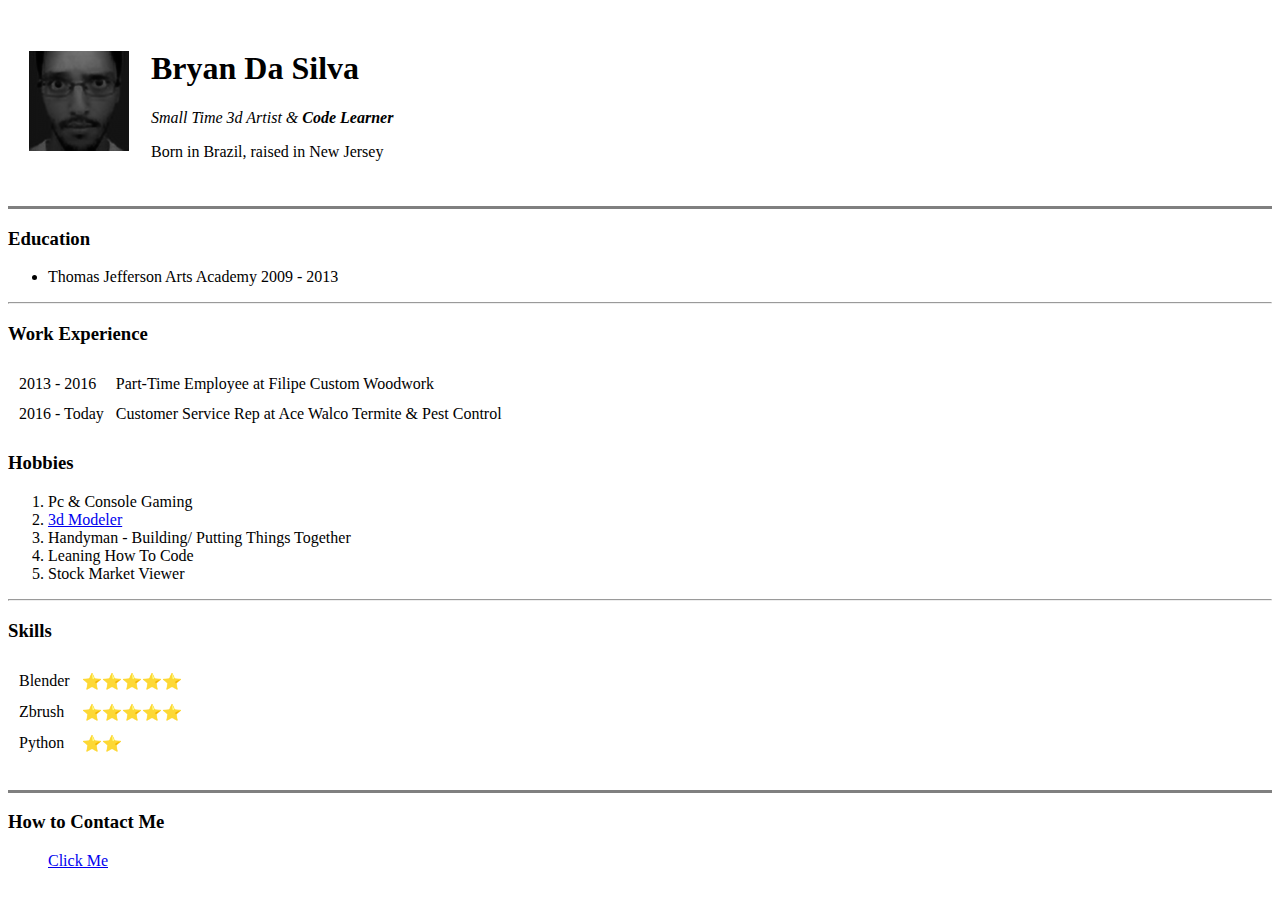
==== index.html @ 4efcd5e1 "Add files via upload" ====
<!DOCTYPE html>
<html lang="en">

    <head>
        <meta charset="UTF-8">
        <title>Bryan's Personal Site</title>
    </head>

    <body>
        <table cellspacing="20">
            <tr>
                <td><img src="myself.png" alt="bryan profile picture"></td>
                <td><h1>Bryan Da Silva</h1>
                <p><em>Small Time 3d Artist & <strong>Code Learner</strong></em></p>
                <p>Born in Brazil, raised in New Jersey</p></td>
            </tr>
        </table>
        <hr size="3" noshade="">
        <h3>Education</h3>
        <ul>
            <li>Thomas Jefferson Arts Academy 2009 - 2013</li>
        </ul>
        <hr>
        <h3>Work Experience</h3>
        <table cellspacing="10">
            <tr>
                <td>2013 - 2016</td>
                <td>Part-Time Employee at Filipe Custom Woodwork</td>
            </tr>
            <tr>
                <td>2016 - Today</td>
                <td>Customer Service Rep at Ace Walco Termite & Pest Control</td>
            </tr>
        </table>
        <h3>Hobbies</h3>
        <ol>
            <li>Pc & Console Gaming</li>
            <li><a href="https://www.artstation.com/bryandsilva">3d Modeler</a></li>
            <li>Handyman - Building/ Putting Things Together</li>
            <li>Leaning How To Code</li>
            <li>Stock Market Viewer</li>
        </ol>
        <hr>
        <h3>Skills</h3>
        <table cellspacing="10">
            <tr>
                <td>Blender</td>
                <td>⭐⭐⭐⭐⭐</td>
            </tr>
            <tr>
                <td>Zbrush</td>
                <td>⭐⭐⭐⭐⭐</td>
            </tr>
            <tr>
                <td>Python</td>
                <td>⭐⭐</td>
            </tr>
        </table>
        <br>
        <hr size="3" noshade="">
        <h3>How to Contact Me</h3>
        <ul><a href="contact.html">Click Me</a></ul>
    </body>

</html>
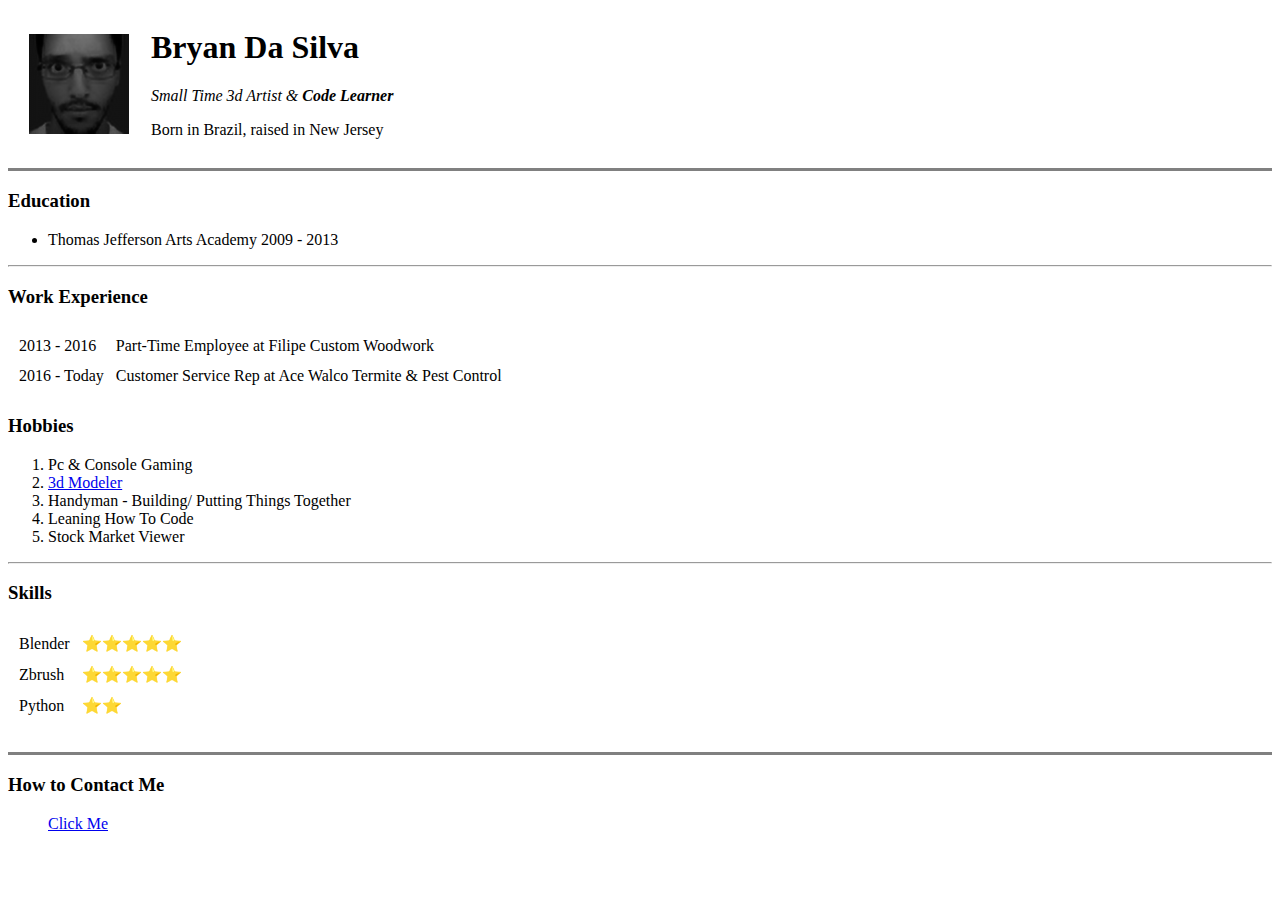
==== commit a533c59e: "Update index.html" ====
--- a/index.html
+++ b/index.html
@@ -1,4 +1,3 @@
-<!DOCTYPE html>
 <html lang="en">
 
     <head>
@@ -62,4 +61,4 @@
         <ul><a href="contact.html">Click Me</a></ul>
     </body>
 
-</html>+</html>
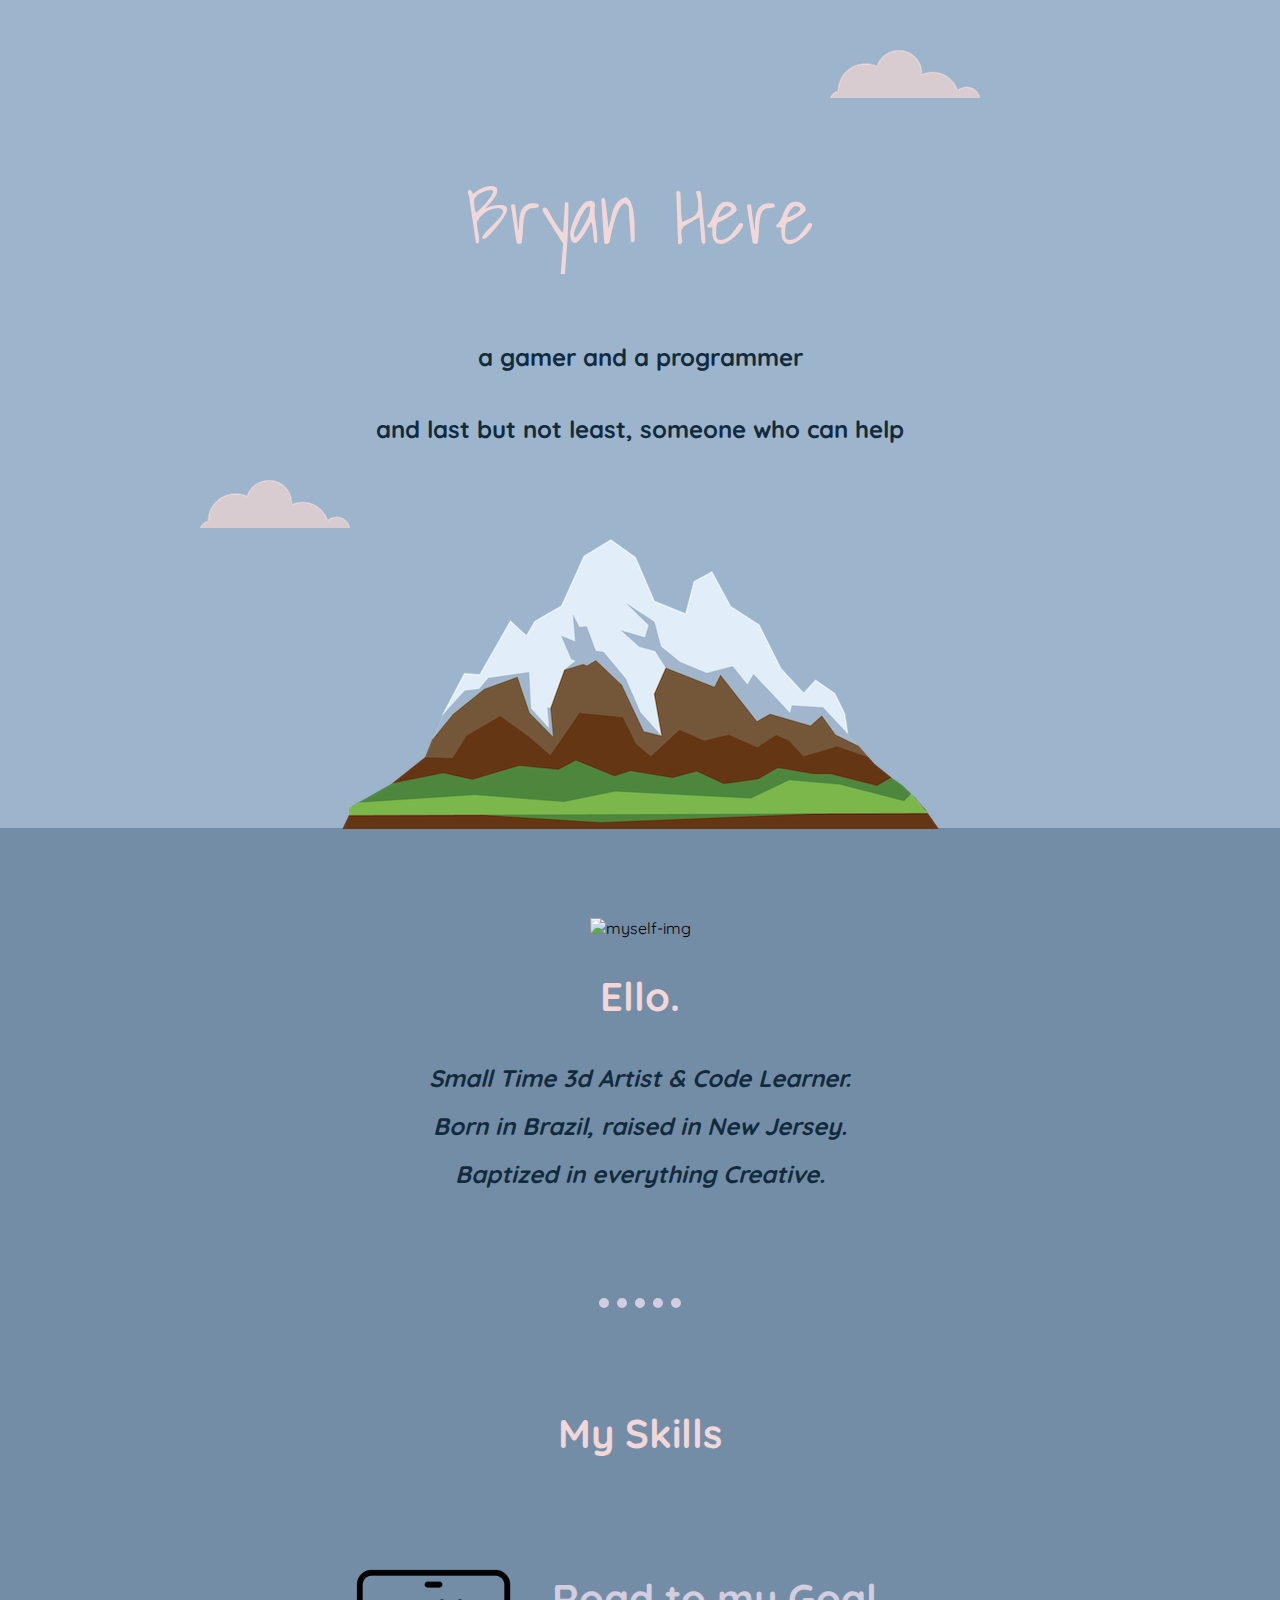
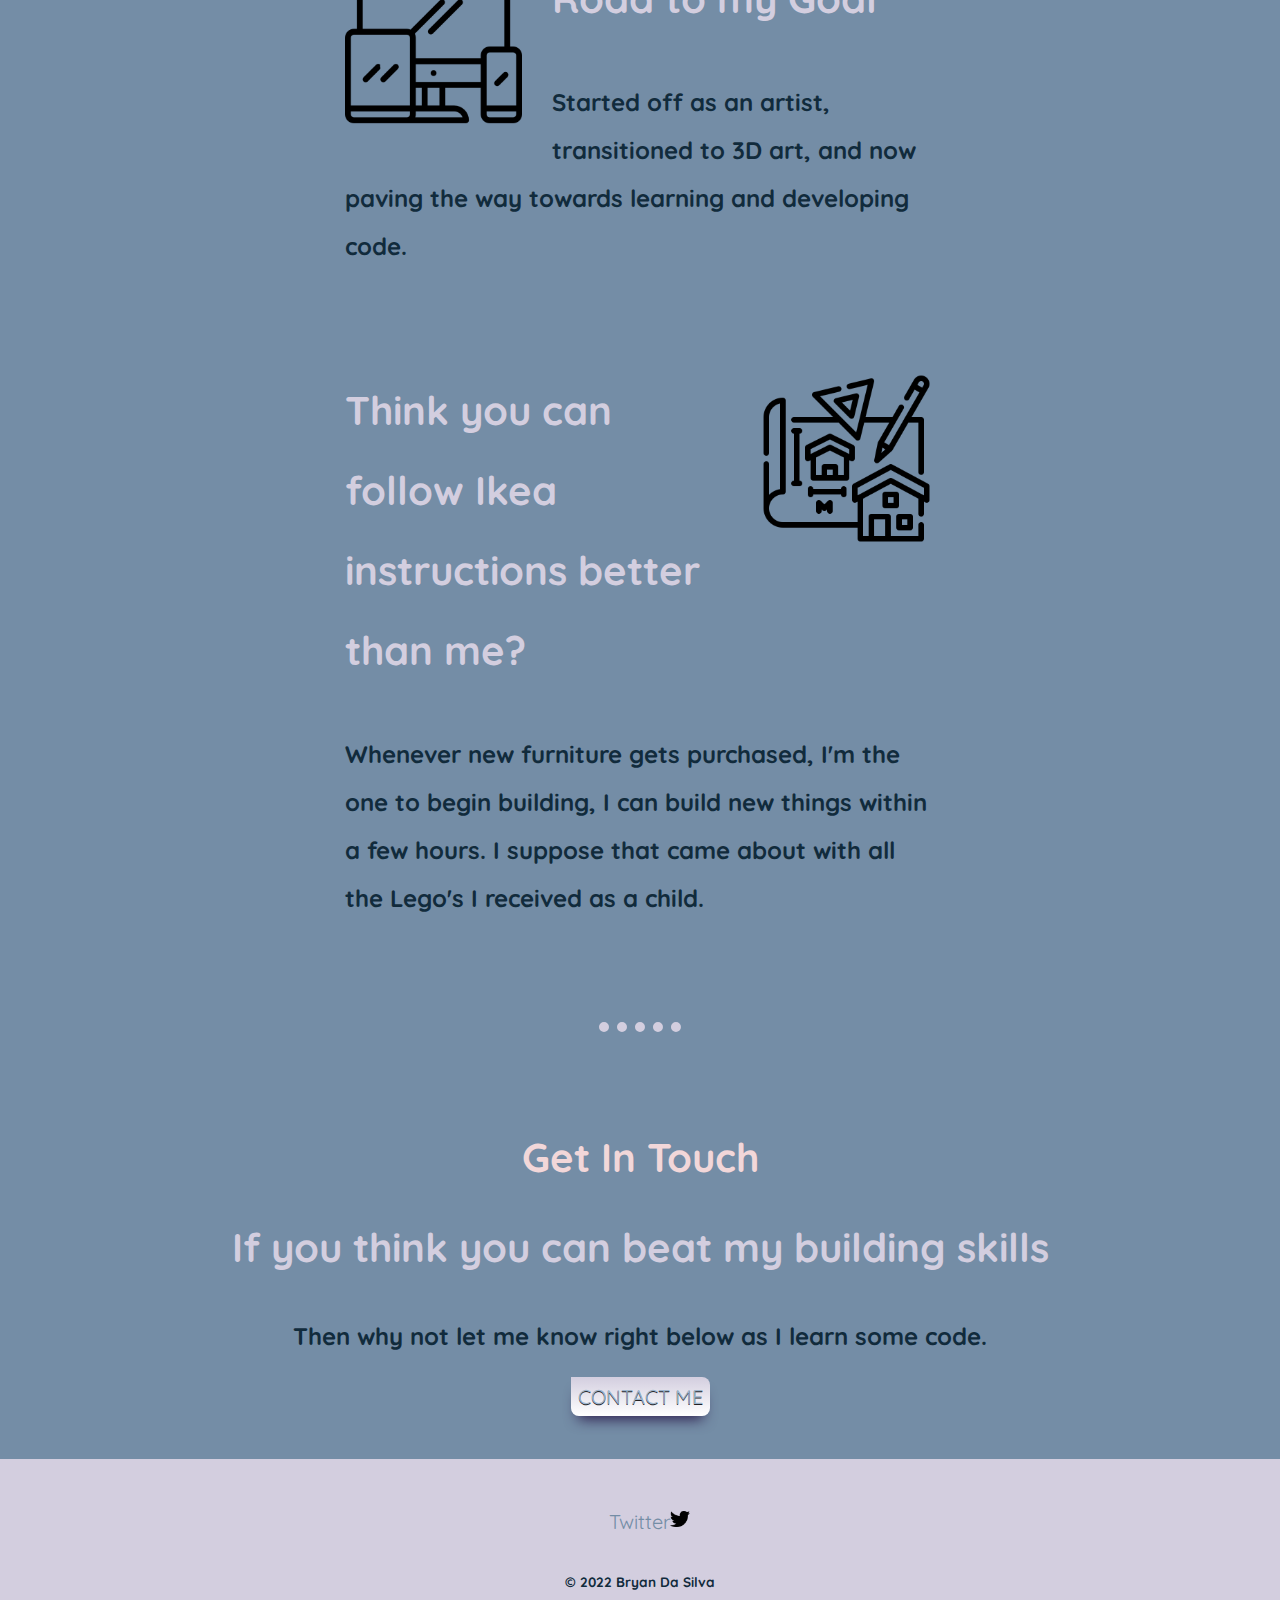
==== commit 34adebbb: "Updated Files" ====
--- a/index.html
+++ b/index.html
@@ -1,64 +1,60 @@
+<!DOCTYPE html>
 <html lang="en">
 
     <head>
         <meta charset="UTF-8">
-        <title>Bryan's Personal Site</title>
+        <title>Bryan Da Silva</title>
+        <link rel="stylesheet" href="css/styles.css">
+        <link rel="icon" href="favicon.ico">
+        <link rel="preconnect" href="https://fonts.googleapis.com">
+        <link rel="preconnect" href="https://fonts.gstatic.com" crossorigin>
+        <link href="https://fonts.googleapis.com/css2?family=Alumni+Sans+Pinstripe&family=Quicksand:wght@300&family=Shadows+Into+Light&display=swap" rel="stylesheet">
     </head>
 
     <body>
-        <table cellspacing="20">
-            <tr>
-                <td><img src="myself.png" alt="bryan profile picture"></td>
-                <td><h1>Bryan Da Silva</h1>
-                <p><em>Small Time 3d Artist & <strong>Code Learner</strong></em></p>
-                <p>Born in Brazil, raised in New Jersey</p></td>
-            </tr>
-        </table>
-        <hr size="3" noshade="">
-        <h3>Education</h3>
-        <ul>
-            <li>Thomas Jefferson Arts Academy 2009 - 2013</li>
-        </ul>
-        <hr>
-        <h3>Work Experience</h3>
-        <table cellspacing="10">
-            <tr>
-                <td>2013 - 2016</td>
-                <td>Part-Time Employee at Filipe Custom Woodwork</td>
-            </tr>
-            <tr>
-                <td>2016 - Today</td>
-                <td>Customer Service Rep at Ace Walco Termite & Pest Control</td>
-            </tr>
-        </table>
-        <h3>Hobbies</h3>
-        <ol>
-            <li>Pc & Console Gaming</li>
-            <li><a href="https://www.artstation.com/bryandsilva">3d Modeler</a></li>
-            <li>Handyman - Building/ Putting Things Together</li>
-            <li>Leaning How To Code</li>
-            <li>Stock Market Viewer</li>
-        </ol>
-        <hr>
-        <h3>Skills</h3>
-        <table cellspacing="10">
-            <tr>
-                <td>Blender</td>
-                <td>⭐⭐⭐⭐⭐</td>
-            </tr>
-            <tr>
-                <td>Zbrush</td>
-                <td>⭐⭐⭐⭐⭐</td>
-            </tr>
-            <tr>
-                <td>Python</td>
-                <td>⭐⭐</td>
-            </tr>
-        </table>
-        <br>
-        <hr size="3" noshade="">
-        <h3>How to Contact Me</h3>
-        <ul><a href="contact.html">Click Me</a></ul>
+        <div class="top-container">
+            <img class="top-cloud" src="images/cloud.png" alt="cloud-img">
+            <h1>Bryan Here</h1>
+            <p>a gamer and a programmer</p>
+            <p>and last but not least, someone who can help</p>
+            <img class="bottom-cloud" src="images/cloud.png" alt="cloud-img">
+            <img class="mountain" src="images/mountain.png" alt="mountain-img">
+        </div>
+
+        <div class="middle-container">
+          <div class="profile">
+            <img src="/HTML - Personal Site/myself.png" alt="myself-img">
+            <h2>Ello.</h2>
+            <p><em>Small Time 3d Artist & <strong>Code Learner. </strong>Born in Brazil, raised in New Jersey. Baptized in everything Creative.</em></p>
+          </div>
+          <hr>
+          <div class="skills">
+            <h2>My Skills</h2>
+            <div class="skill-row">
+              <img class="computer" src="images/responsive.png" alt="computer-img">
+              <h3>Road to my Goal</h3>
+              <p>Started off as an artist, transitioned to 3D art, and now paving the way towards learning and developing code.</p>
+            </div>
+            <div class="skill-row">
+              <img class="blueprint" src="images/architecture.png" alt="architecture-png">
+              <h3>Think you can follow Ikea instructions better than me?</h3>
+              <p>Whenever new furniture gets purchased, I'm the one to begin building, I can build new things within a few hours. I suppose that came about with all the Lego's I received as a child.</p>
+            </div>
+          </div>
+          <hr>
+          <div class="contact-me">
+            <h2>Get In Touch</h2>
+            <h3>If you think you can beat my building skills</h3>
+            <p>Then why not let me know right below as I learn some code.</p>
+            <a class="btn" href="mailto:bryanteixeira@me.com">CONTACT ME</a>
+          </div>
+        </div>
+
+        <div class="bottom-container">
+            <a class="footer-link" href="https://twitter.com/bryandsilva">Twitter</a>
+            <img class="twitter-icon" src="images/twitter.png" alt="twitter-img">
+            <p class="copyright">© 2022 Bryan Da Silva</p>
+        </div>
     </body>
 
-</html>
+</html>--- a/css/styles.css
+++ b/css/styles.css
@@ -0,0 +1,156 @@
+body {
+margin: 0;
+text-align: center;
+font-family: 'Quicksand', sans-serif;
+}
+
+.top-cloud {
+position: absolute;
+top: 50px;
+right: 300px;
+}
+
+.bottom-cloud {
+position: absolute;
+left: 200px;
+bottom: 300px;
+}
+
+.top-container {
+background: #9CB4CC;
+position: relative;
+padding-top: 100px;
+/* padding: 20px; */
+}
+
+.mountain{
+margin: -5px;
+}
+
+.profile {
+width: 40%;
+margin: 40px auto 60px;
+}
+
+h1 {
+margin-top: 50px;
+font-size: 500%;
+font-family: 'Shadows Into Light', cursive;
+color: #F2D7D9;
+font-weight: normal;
+}
+
+hr {
+border-style: none;
+border-top-style: dotted;
+border-color: #D3CEDF;
+border-width: 10px;
+width: 7%;
+margin: 100px auto;
+}
+
+.middle-container {
+background: #748DA6;
+padding: 50px;
+/* margin: 100px 0; */
+/* height: 200px;
+width: 200px;
+inline-size: 100%;*/
+}
+
+h2 {
+color: #F2D7D9;
+font-size: 2.5rem;
+}
+
+h3 {
+color: #D3CEDF;
+font-size: 2.5rem;
+}
+
+.bottom-container {
+background: #D3CEDF;
+padding: 50px 0 20px;
+/*height: 200px;
+width: 200px;
+padding: 20px;
+inline-size: 100%;*/
+}
+
+p {
+font-size: 1.5rem;
+font-weight: bold;
+color: #112B3C;
+line-height: 2;
+}
+
+.computer {
+color: #112B3C;
+width: 30%;
+float: left;
+margin-right: 30px;
+}
+
+.blueprint {
+color: #112B3C;
+width: 30%;
+float: right;
+margin-left: 30px;
+}
+
+.skill-row {
+margin: 100px auto 100px auto;
+width: 50%;
+text-align: left;
+line-height: 2;
+}
+
+a {
+color: #748DA6;
+font-size: 20px;
+font-family: 'Quicksand', sans-serif;
+margin: 10px 20px;
+text-decoration: none;
+}
+
+a:hover {
+color: #9CB4CC;
+}
+
+.copyright {
+font-size: .85rem;
+padding: 20px 0;
+}
+
+.btn {
+padding: 7px;
+font-size:20px;
+font-family: 'Quicksand', sans-serif;
+width:140px;
+height:50px;
+border-width:1px;
+color:rgba(156, 180, 204, 1);
+border-color:rgba(211, 206, 223, 1);
+border-top-right-radius:8px;
+border-bottom-left-radius:8px;
+border-bottom-right-radius:8px;
+box-shadow: 0px 10px 14px -7px rgba(45, 29, 77, 1);
+text-shadow: 0px 1px 0px rgba(35, 34, 37, 1);
+background:linear-gradient(rgba(211, 206, 223, 1), rgba(255, 255, 255, 1));
+}
+
+.btn:hover {
+background: linear-gradient(rgba(255, 255, 255, 1), rgba(211, 206, 223, 1));
+}
+
+.twitter-icon{
+position: absolute;
+right: 590px;
+height: 20px;
+width: 20px;
+}
+
+/* Attributes
+<a href="https://www.flaticon.com/free-icons/gamepad" title="gamepad icons">Gamepad icons created by Smashicons - Flaticon</a>
+<a href="https://www.flaticon.com/free-icons/architecture" title="architecture icons">Architecture icons created by wanicon - Flaticon</a>
+<a href="https://www.flaticon.com/free-icons/tablet" title="tablet icons">Tablet icons created by smalllikeart - Flaticon</a>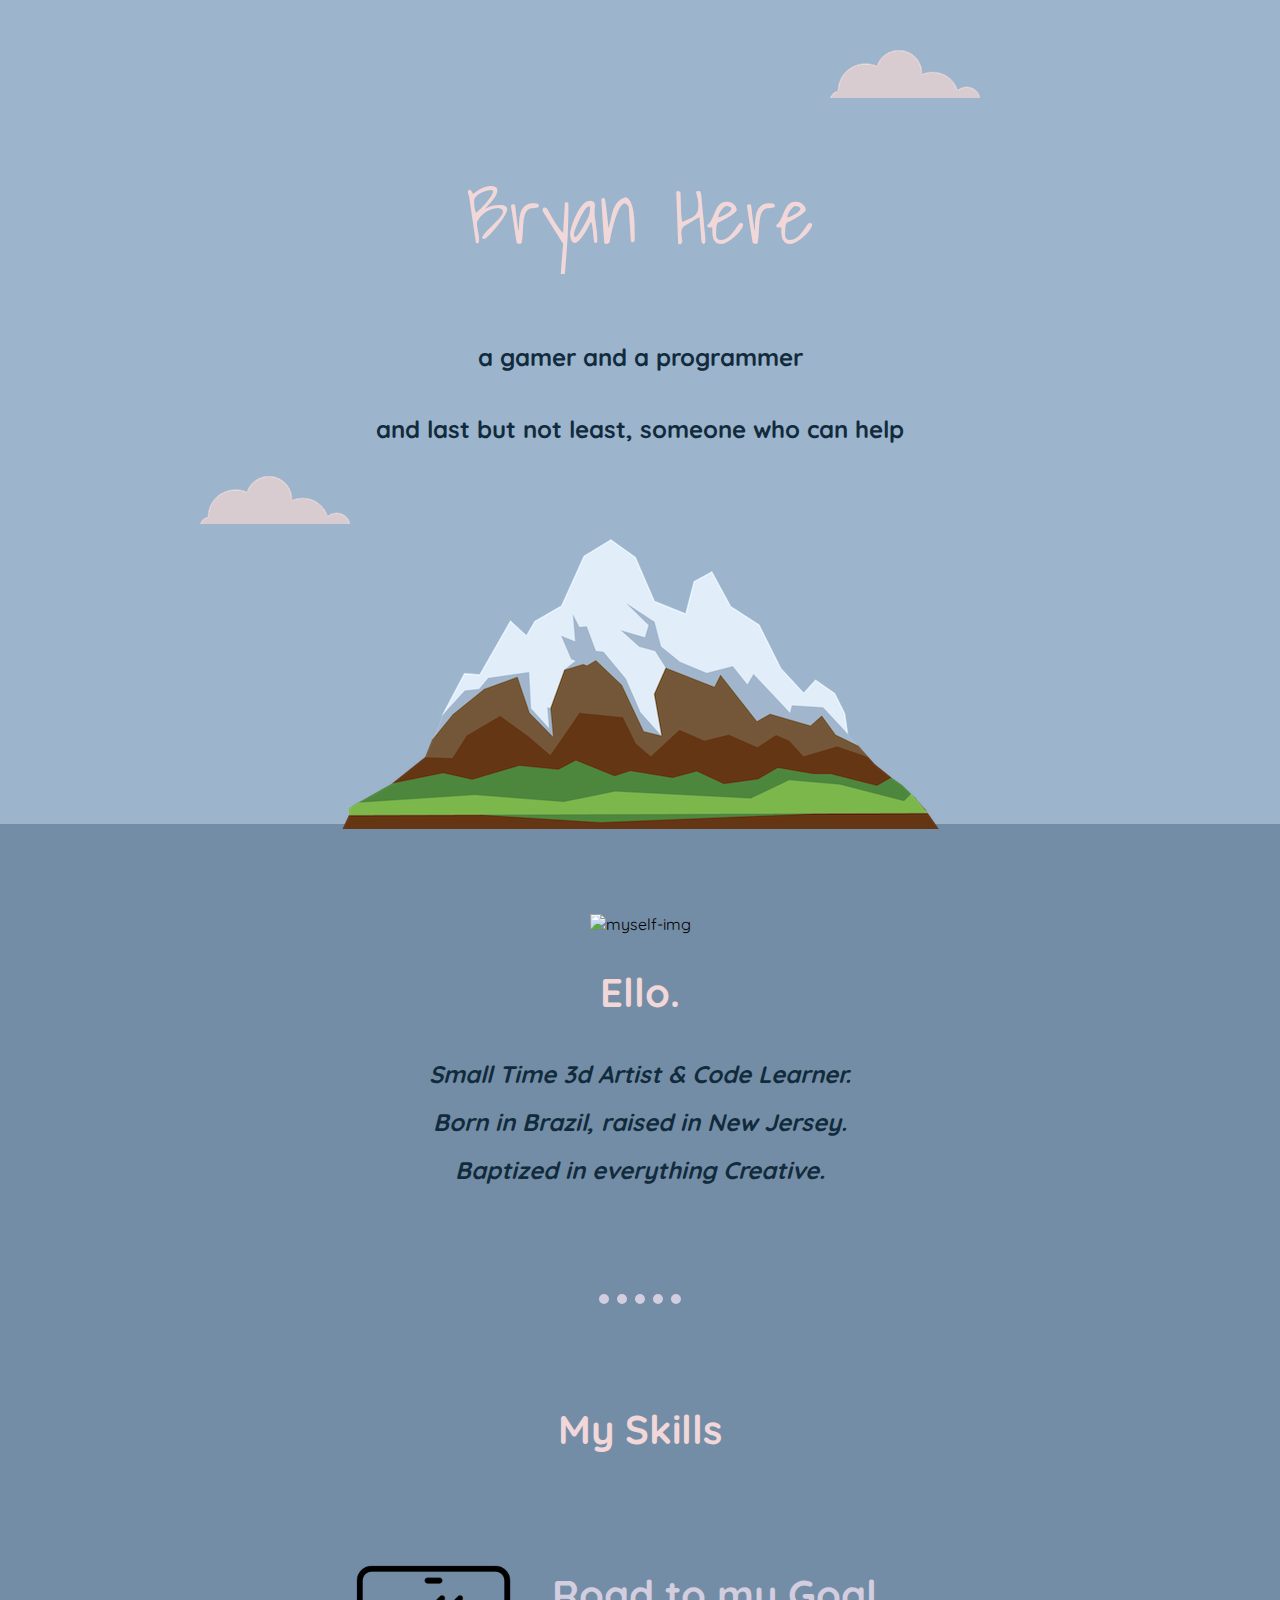
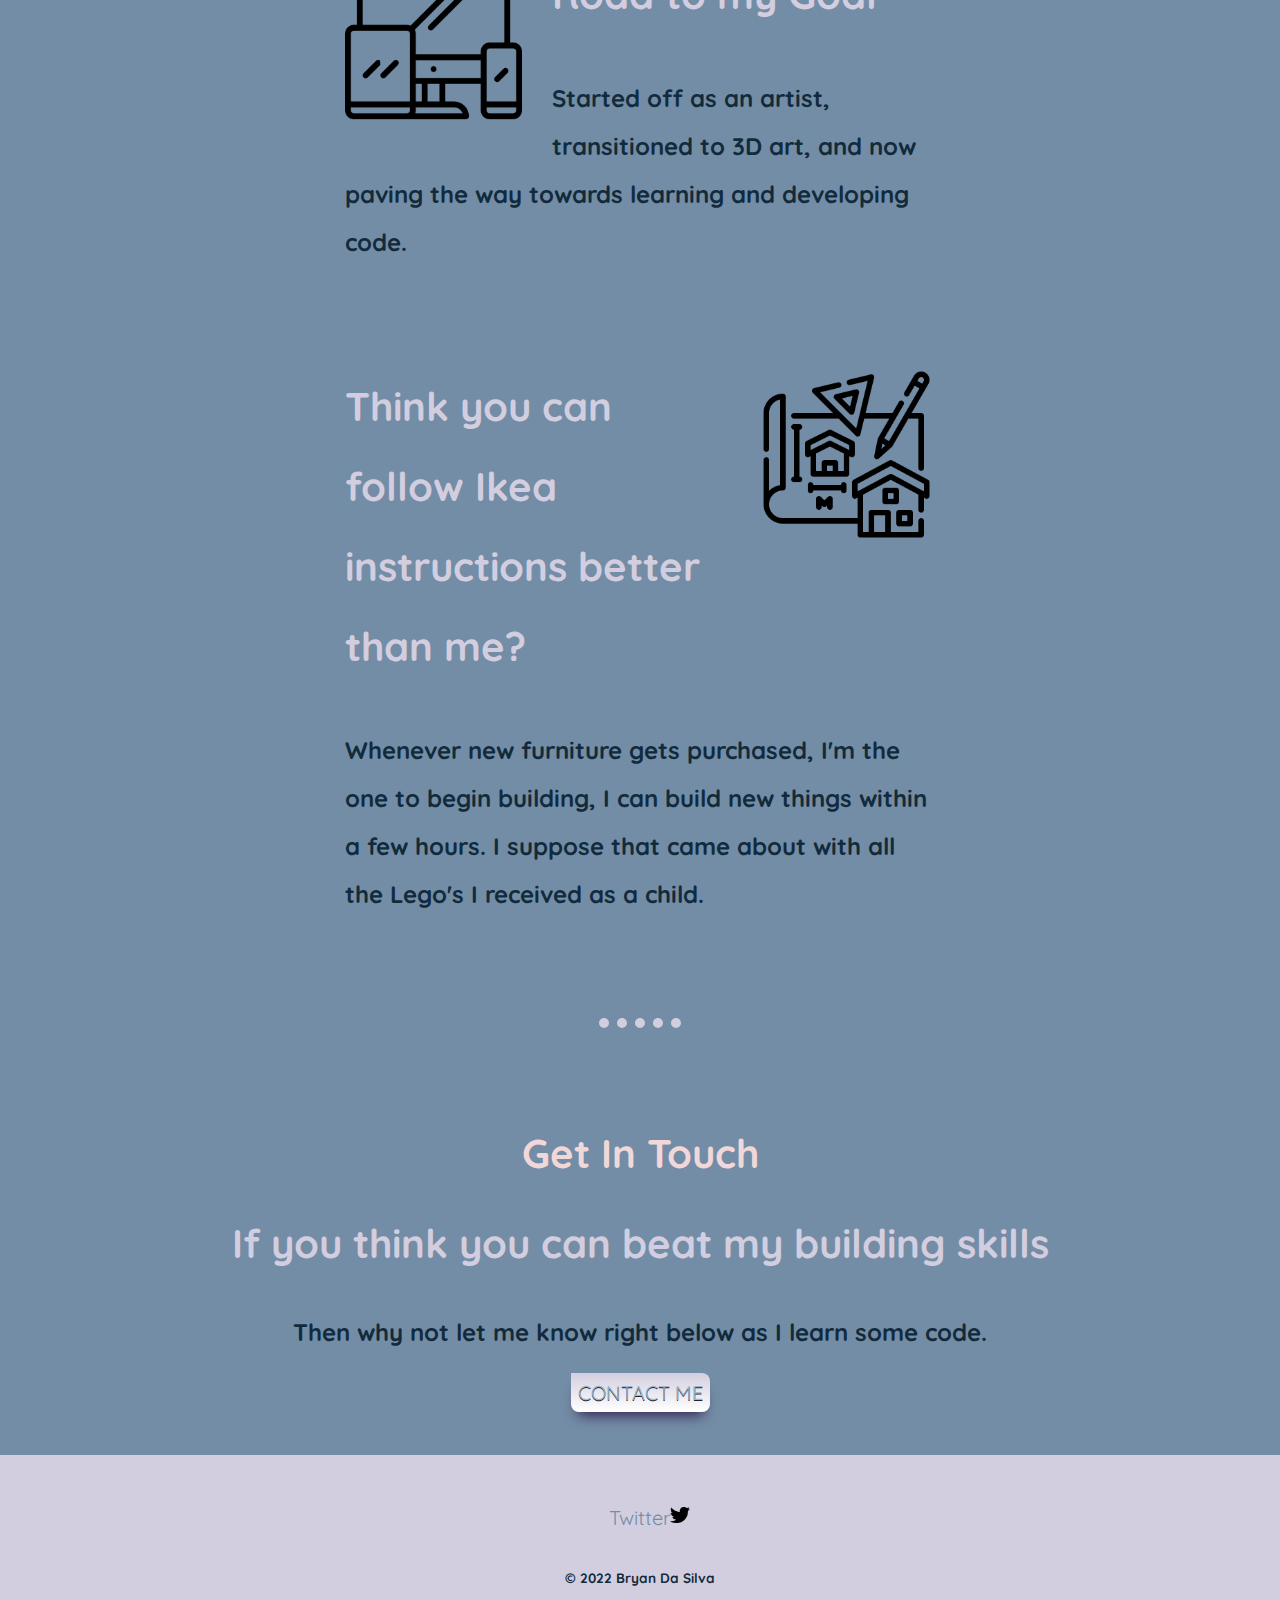
==== commit 64a2337d: "Update index.html" ====
--- a/index.html
+++ b/index.html
@@ -1,4 +1,3 @@
-<!DOCTYPE html>
 <html lang="en">
 
     <head>
@@ -57,4 +56,4 @@
         </div>
     </body>
 
-</html>+</html>
